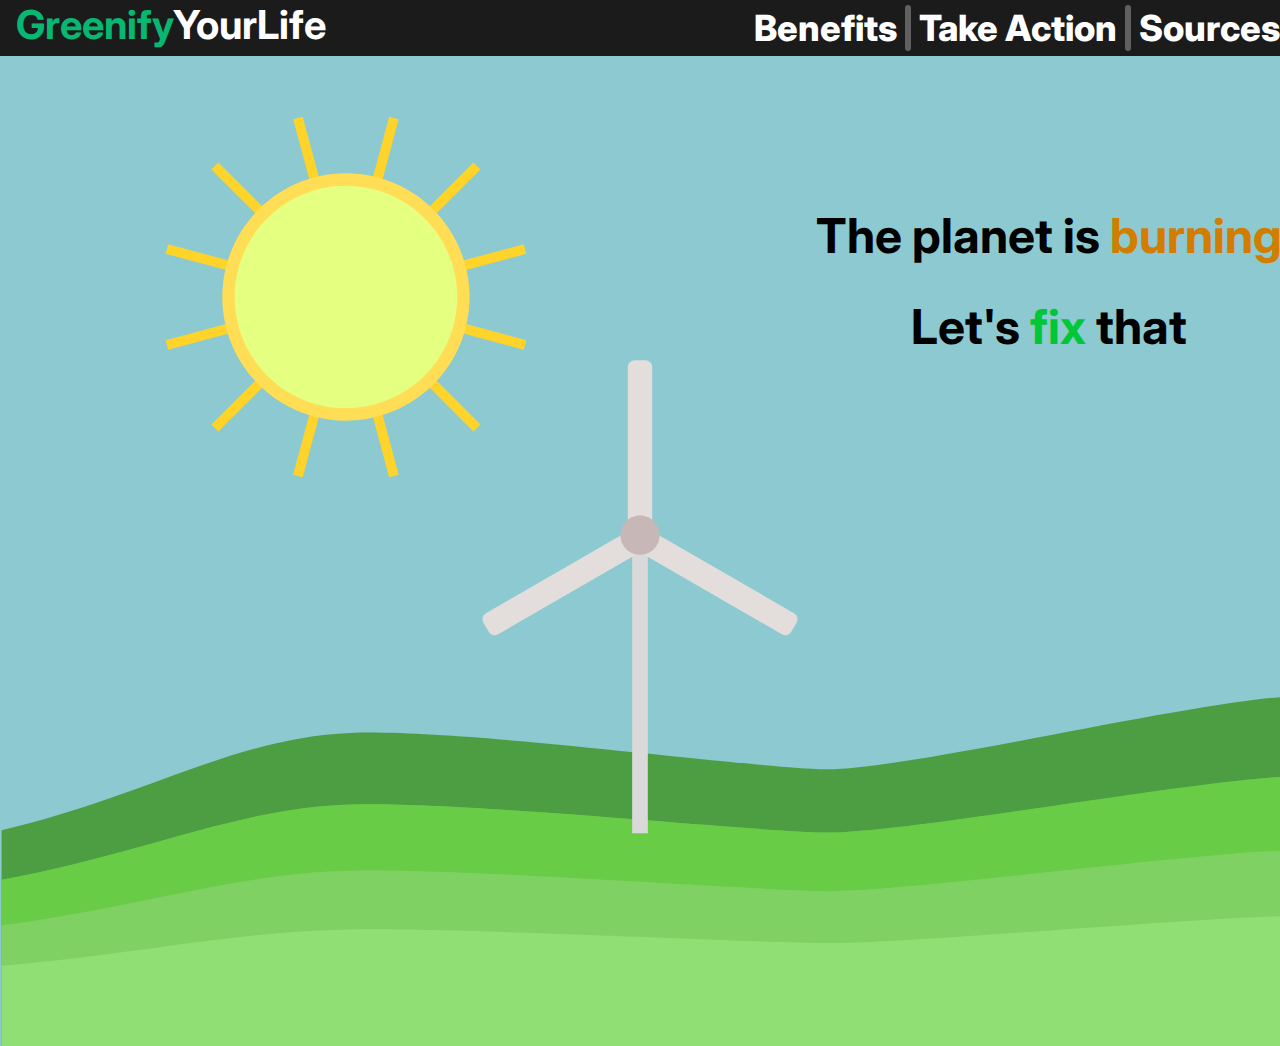
==== index.html @ faa5a45d "title change" ====
<!DOCTYPE html>
<html lang="en">
<head>

    <!-- load font -->
    <link rel="preconnect" href="https://fonts.googleapis.com">
    <link rel="preconnect" href="https://fonts.gstatic.com" crossorigin>
    <link href="https://fonts.googleapis.com/css2?family=Inter:wght@100..900&display=swap" rel="stylesheet">

    <link href="./style/style.css" rel="stylesheet">

    <meta charset="UTF-8">
    <meta name="viewport" content="width=device-width, initial-scale=1.0">
    <title>Greenify</title>
</head>
    <body>
        <nav class="navbar inter-bold">
            <h1><span id="logo-green">Greenify</span>YourLife</h1>
            <div id="navbar-buttons">
                <div>Benefits</div>
                <hr class="vertical">
                <div>Take Action</div>
                <hr class="vertical">
                <div>Sources</div>
            </div>
        </nav>
        <div id="attention-getter" class="inter-bold">
            <h1>The planet is <span id="orange-text">burning</span></h1>
            <h1>Let's <span id="green-text">fix</span> that</h1>
        </div>
        <div id="background">
            <!-- windmill -->
            <div id="windmill">
                <!-- <svg width="320" height="474" viewBox="0 0 320 474" fill="none" xmlns="http://www.w3.org/2000/svg">
                    <rect x="152.157" y="175.446" width="15.6697" height="298.076" fill="#D9D9D9"/>
                    <path d="M3.43943 262.836L8.72905 272.009C10.6286 275.303 14.8357 276.432 18.1258 274.53L160.123 192.451C163.413 190.549 164.54 186.337 162.641 183.043L157.351 173.87C155.451 170.576 151.244 169.447 147.954 171.349L5.95728 253.428C2.66717 255.33 1.53989 259.542 3.43943 262.836Z" fill="#E3DEDB"/>
                    <path d="M165.299 0.521851H154.719C150.92 0.521851 147.84 3.60527 147.84 7.40887V171.567C147.84 175.371 150.92 178.454 154.719 178.454H165.299C169.098 178.454 172.177 175.371 172.177 171.567V7.40887C172.177 3.60527 169.098 0.521851 165.299 0.521851Z" fill="#E3DEDB"/>
                    <path d="M311.271 272.019L316.561 262.847C318.46 259.553 317.333 255.341 314.043 253.439L172.046 171.36C168.756 169.458 164.549 170.586 162.649 173.881L157.359 183.053C155.46 186.347 156.587 190.559 159.877 192.461L301.874 274.54C305.164 276.442 309.371 275.313 311.271 272.019Z" fill="#E3DEDB"/>
                    <path d="M160.009 194.965C170.827 194.965 179.596 186.186 179.596 175.355C179.596 164.525 170.827 155.745 160.009 155.745C149.191 155.745 140.422 164.525 140.422 175.355C140.422 186.186 149.191 194.965 160.009 194.965Z" fill="#C8B7B7"/>
                </svg> -->
                <svg width="320" height="474" viewBox="0 0 320 474" fill="none" xmlns="http://www.w3.org/2000/svg">
                    <rect x="152.157" y="175.446" width="15.6697" height="298.076" fill="#D9D9D9"/>
                    <g id="path1" style="transform-origin: 160px 175px; animation: spin 2s linear infinite;">
                        <path d="M3.43943 262.836L8.72905 272.009C10.6286 275.303 14.8357 276.432 18.1258 274.53L160.123 192.451C163.413 190.549 164.54 186.337 162.641 183.043L157.351 173.87C155.451 170.576 151.244 169.447 147.954 171.349L5.95728 253.428C2.66717 255.33 1.53989 259.542 3.43943 262.836Z" fill="#E3DEDB"/>
                    </g>
                    <g id="path2" style="transform-origin: 160px 175px; animation: spin 2s linear infinite;">
                        <path d="M165.299 0.521851H154.719C150.92 0.521851 147.84 3.60527 147.84 7.40887V171.567C147.84 175.371 150.92 178.454 154.719 178.454H165.299C169.098 178.454 172.177 175.371 172.177 171.567V7.40887C172.177 3.60527 169.098 0.521851 165.299 0.521851Z" fill="#E3DEDB"/>
                    </g>
                    <g id="path3" style="transform-origin: 160px 175px; animation: spin 2s linear infinite;">
                        <path d="M311.271 272.019L316.561 262.847C318.46 259.553 317.333 255.341 314.043 253.439L172.046 171.36C168.756 169.458 164.549 170.586 162.649 173.881L157.359 183.053C155.46 186.347 156.587 190.559 159.877 192.461L301.874 274.54C305.164 276.442 309.371 275.313 311.271 272.019Z" fill="#E3DEDB"/>
                    </g>
                    <path d="M160.009 194.965C170.827 194.965 179.596 186.186 179.596 175.355C179.596 164.525 170.827 155.745 160.009 155.745C149.191 155.745 140.422 164.525 140.422 175.355C140.422 186.186 149.191 194.965 160.009 194.965Z" fill="#C8B7B7"/>
                </svg>
                <style>
                    @keyframes spin {
                    0% { transform: rotate(0deg); }
                    100% { transform: rotate(360deg); }
                }
                </style>
            </div>
                
        </div>

    </body>
</html>
---- style/style.css ----
@import url("https://fonts.googleapis.com/css2?family=Inter:wght@100..900&display=swap");
body {
  padding: 0;
  margin: 0;
}

.inter-bold {
  font-family: "Inter", sans-serif;
  font-optical-sizing: auto;
  font-weight: 800;
  font-style: normal;
  font-variation-settings: "slnt" 0;
}

p {
  color: red;
}

.navbar {
  width: 100%;
  height: 3.25rem;
  min-height: 56px;
  background-color: #1B1B1B;
  padding: 0, 1rem;
  margin: 0;
}
.navbar * {
  margin: 0;
}
.navbar h1 {
  float: left;
  margin-top: auto;
  margin-bottom: auto;
  margin-left: 1rem;
  font-size: 2.5rem;
  color: white;
  width: -moz-fit-content;
  width: fit-content;
}
.navbar h1 #logo-green {
  color: #07b772;
}
.navbar #navbar-buttons {
  display: grid;
  grid-auto-flow: column;
  height: 100%;
  color: white;
  width: auto;
  font-size: 2.25rem;
  gap: 0.5rem; /* Adjust as needed */
  align-items: center; /* Vertically align items */
  justify-items: center; /* Horizontally align items */
  float: right;
}
.navbar #navbar-buttons hr.vertical {
  height: 70%;
  width: 0;
  border: 3px solid #606060;
  border-radius: 5px;
}
.navbar #navbar-buttons div {
  margin-top: auto;
  margin-bottom: auto;
}

#background {
  position: relative;
  height: 110svh;
  width: 100svw;
  z-index: -1;
  background: url("../assets/sunnybackground.svg");
  background-size: cover;
}
#background #windmill {
  position: absolute;
  top: 50%;
  left: 50%;
  transform: translate(-50%, -40%);
}

#attention-getter {
  position: absolute;
  top: 1;
  left: 1;
  transform: translate(175%, 55%);
  text-align: center;
  font-size: 1.5rem;
}
#attention-getter #orange-text {
  color: #d17e00;
}
#attention-getter #green-text {
  color: #00c738;
}/*# sourceMappingURL=style.css.map */
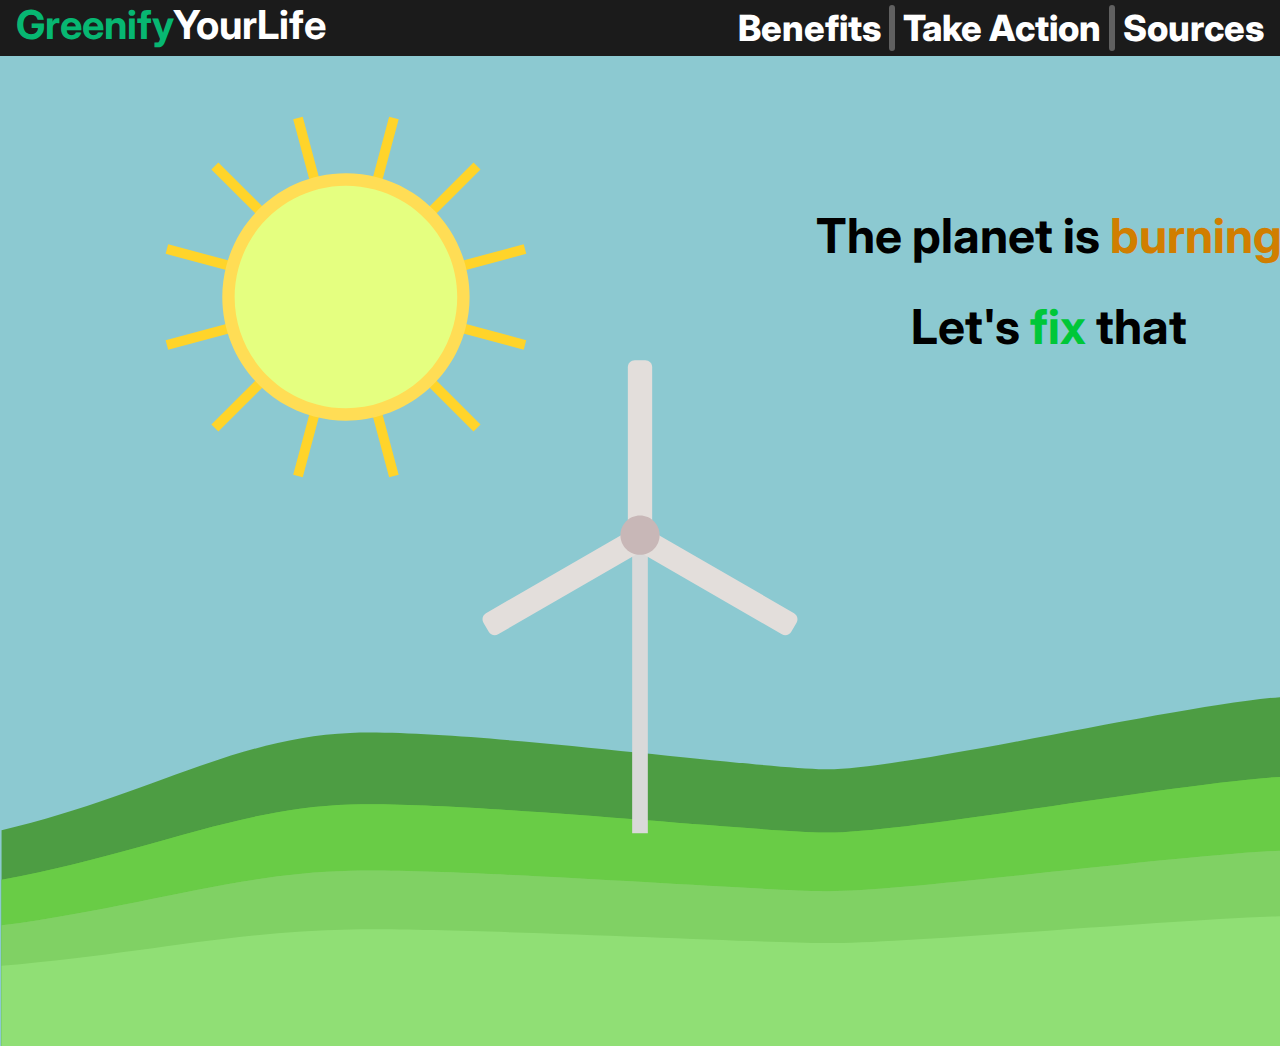
==== commit bc135ea4: "added links" ====
--- a/index.html
+++ b/index.html
@@ -1,27 +1,31 @@
 <!DOCTYPE html>
 <html lang="en">
-<head>
+    <head>
 
-    <!-- load font -->
-    <link rel="preconnect" href="https://fonts.googleapis.com">
-    <link rel="preconnect" href="https://fonts.gstatic.com" crossorigin>
-    <link href="https://fonts.googleapis.com/css2?family=Inter:wght@100..900&display=swap" rel="stylesheet">
+        <!-- load font -->
+        <link rel="preconnect" href="https://fonts.googleapis.com">
+        <link rel="preconnect" href="https://fonts.gstatic.com" crossorigin>
+        <link href="https://fonts.googleapis.com/css2?family=Inter:wght@100..900&display=swap" rel="stylesheet">
 
-    <link href="./style/style.css" rel="stylesheet">
+        <link href="./style/style.css" rel="stylesheet">
 
-    <meta charset="UTF-8">
-    <meta name="viewport" content="width=device-width, initial-scale=1.0">
-    <title>Greenify</title>
-</head>
+        <meta charset="UTF-8">
+        <meta name="viewport" content="width=device-width, initial-scale=1.0">
+        <title>Greenify</title>
+    </head>
     <body>
         <nav class="navbar inter-bold">
             <h1><span id="logo-green">Greenify</span>YourLife</h1>
             <div id="navbar-buttons">
-                <div>Benefits</div>
+                <a href="./pages/benefits.html" style="text-decoration: inherit; color: inherit;"><div>Benefits</div></a>
                 <hr class="vertical">
-                <div>Take Action</div>
+                <a href="./pages/action.html" style="text-decoration: inherit; color: inherit;">
+                    <div>Take Action</div>
+                </a>
                 <hr class="vertical">
-                <div>Sources</div>
+                <a href="./pages/sources.html" style="text-decoration: inherit; color: inherit;">
+                    <div>Sources</div>
+                </a>
             </div>
         </nav>
         <div id="attention-getter" class="inter-bold">
@@ -58,8 +62,7 @@
                 }
                 </style>
             </div>
-                
+
         </div>
-
-    </body>
+</body>
 </html>--- a/style/style.css
+++ b/style/style.css
@@ -34,13 +34,13 @@
   margin-left: 1rem;
   font-size: 2.5rem;
   color: white;
-  width: -moz-fit-content;
   width: fit-content;
 }
 .navbar h1 #logo-green {
   color: #07b772;
 }
 .navbar #navbar-buttons {
+  margin-right: 1rem;
   display: grid;
   grid-auto-flow: column;
   height: 100%;
@@ -91,4 +91,6 @@
 }
 #attention-getter #green-text {
   color: #00c738;
-}/*# sourceMappingURL=style.css.map */+}
+
+/*# sourceMappingURL=style.css.map */
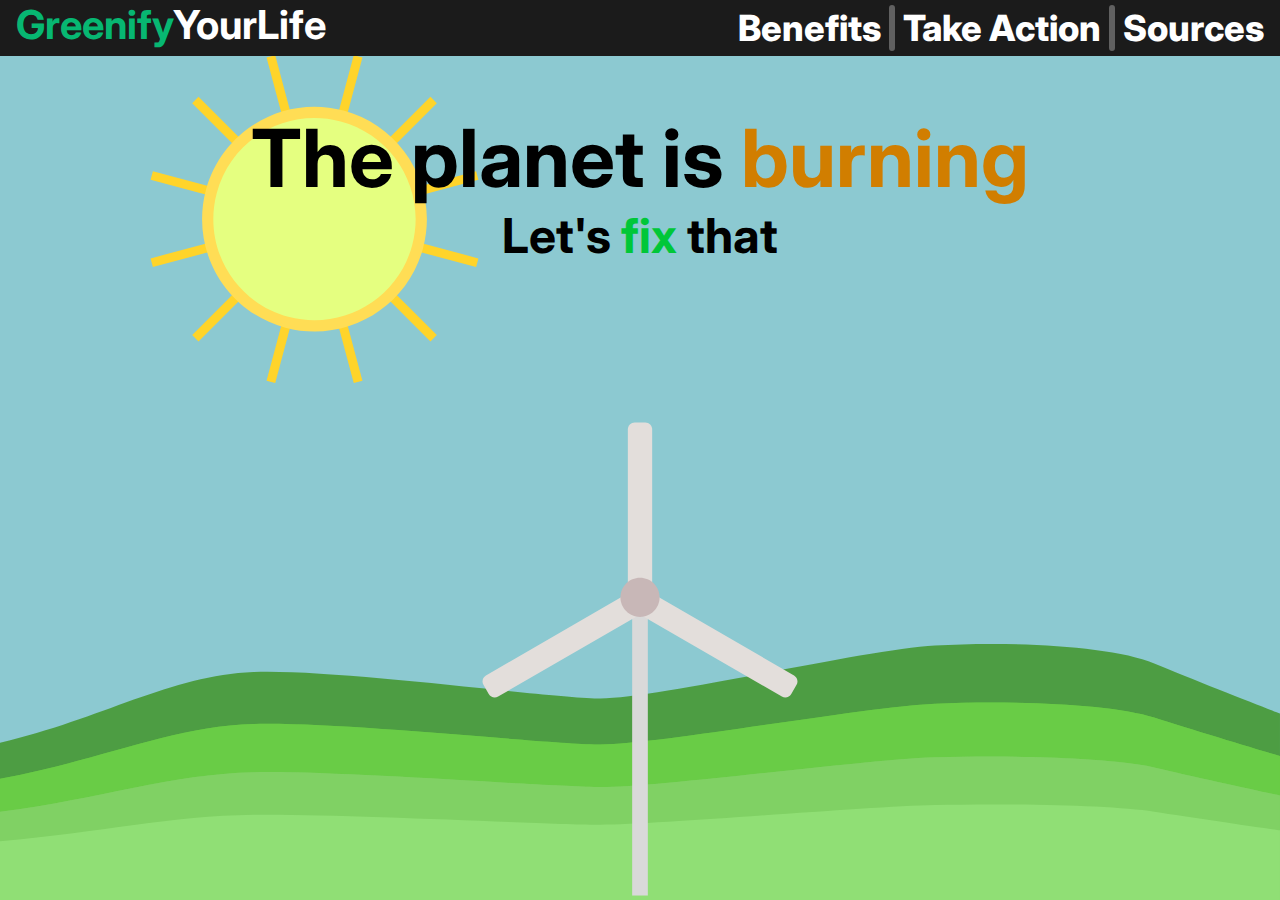
==== commit 882a60f7: "Alignment improvements" ====
--- a/index.html
+++ b/index.html
@@ -13,7 +13,7 @@
         <meta name="viewport" content="width=device-width, initial-scale=1.0">
         <title>Greenify</title>
     </head>
-    <body>
+    <body id="background">
         <nav class="navbar inter-bold">
             <h1><span id="logo-green">Greenify</span>YourLife</h1>
             <div id="navbar-buttons">
@@ -28,20 +28,40 @@
                 </a>
             </div>
         </nav>
+
         <div id="attention-getter" class="inter-bold">
             <h1>The planet is <span id="orange-text">burning</span></h1>
-            <h1>Let's <span id="green-text">fix</span> that</h1>
+            <h2>Let's <span id="green-text">fix</span> that</h1>
         </div>
+        <div id="background-elements">
+            
+            <div id="grass"></div>
+
+            <div id="windmill">
+                <svg width="320" height="474" viewBox="0 0 320 474" fill="none" xmlns="http://www.w3.org/2000/svg">
+                    <rect x="152.157" y="175.446" width="15.6697" height="298.076" fill="#D9D9D9"/>
+                    <g id="path1" style="transform-origin: 160px 175px; animation: spin 2s linear infinite;">
+                        <path d="M3.43943 262.836L8.72905 272.009C10.6286 275.303 14.8357 276.432 18.1258 274.53L160.123 192.451C163.413 190.549 164.54 186.337 162.641 183.043L157.351 173.87C155.451 170.576 151.244 169.447 147.954 171.349L5.95728 253.428C2.66717 255.33 1.53989 259.542 3.43943 262.836Z" fill="#E3DEDB"/>
+                    </g>
+                    <g id="path2" style="transform-origin: 160px 175px; animation: spin 2s linear infinite;">
+                        <path d="M165.299 0.521851H154.719C150.92 0.521851 147.84 3.60527 147.84 7.40887V171.567C147.84 175.371 150.92 178.454 154.719 178.454H165.299C169.098 178.454 172.177 175.371 172.177 171.567V7.40887C172.177 3.60527 169.098 0.521851 165.299 0.521851Z" fill="#E3DEDB"/>
+                    </g>
+                    <g id="path3" style="transform-origin: 160px 175px; animation: spin 2s linear infinite;">
+                        <path d="M311.271 272.019L316.561 262.847C318.46 259.553 317.333 255.341 314.043 253.439L172.046 171.36C168.756 169.458 164.549 170.586 162.649 173.881L157.359 183.053C155.46 186.347 156.587 190.559 159.877 192.461L301.874 274.54C305.164 276.442 309.371 275.313 311.271 272.019Z" fill="#E3DEDB"/>
+                    </g>
+                    <path d="M160.009 194.965C170.827 194.965 179.596 186.186 179.596 175.355C179.596 164.525 170.827 155.745 160.009 155.745C149.191 155.745 140.422 164.525 140.422 175.355C140.422 186.186 149.191 194.965 160.009 194.965Z" fill="#C8B7B7"/>
+                </svg>
+                <style>
+                    @keyframes spin {
+                    0% { transform: rotate(0deg); }
+                    100% { transform: rotate(360deg); }
+                }
+                </style>
+            </div>
+        </div>
+        <!--
         <div id="background">
-            <!-- windmill -->
             <div id="windmill">
-                <!-- <svg width="320" height="474" viewBox="0 0 320 474" fill="none" xmlns="http://www.w3.org/2000/svg">
-                    <rect x="152.157" y="175.446" width="15.6697" height="298.076" fill="#D9D9D9"/>
-                    <path d="M3.43943 262.836L8.72905 272.009C10.6286 275.303 14.8357 276.432 18.1258 274.53L160.123 192.451C163.413 190.549 164.54 186.337 162.641 183.043L157.351 173.87C155.451 170.576 151.244 169.447 147.954 171.349L5.95728 253.428C2.66717 255.33 1.53989 259.542 3.43943 262.836Z" fill="#E3DEDB"/>
-                    <path d="M165.299 0.521851H154.719C150.92 0.521851 147.84 3.60527 147.84 7.40887V171.567C147.84 175.371 150.92 178.454 154.719 178.454H165.299C169.098 178.454 172.177 175.371 172.177 171.567V7.40887C172.177 3.60527 169.098 0.521851 165.299 0.521851Z" fill="#E3DEDB"/>
-                    <path d="M311.271 272.019L316.561 262.847C318.46 259.553 317.333 255.341 314.043 253.439L172.046 171.36C168.756 169.458 164.549 170.586 162.649 173.881L157.359 183.053C155.46 186.347 156.587 190.559 159.877 192.461L301.874 274.54C305.164 276.442 309.371 275.313 311.271 272.019Z" fill="#E3DEDB"/>
-                    <path d="M160.009 194.965C170.827 194.965 179.596 186.186 179.596 175.355C179.596 164.525 170.827 155.745 160.009 155.745C149.191 155.745 140.422 164.525 140.422 175.355C140.422 186.186 149.191 194.965 160.009 194.965Z" fill="#C8B7B7"/>
-                </svg> -->
                 <svg width="320" height="474" viewBox="0 0 320 474" fill="none" xmlns="http://www.w3.org/2000/svg">
                     <rect x="152.157" y="175.446" width="15.6697" height="298.076" fill="#D9D9D9"/>
                     <g id="path1" style="transform-origin: 160px 175px; animation: spin 2s linear infinite;">
@@ -63,6 +83,6 @@
                 </style>
             </div>
 
-        </div>
+        </div> -->
 </body>
 </html>--- a/style/style.css
+++ b/style/style.css
@@ -23,6 +23,7 @@
   background-color: #1B1B1B;
   padding: 0, 1rem;
   margin: 0;
+  z-index: 3;
 }
 .navbar * {
   margin: 0;
@@ -65,26 +66,38 @@
 
 #background {
   position: relative;
-  height: 110svh;
+  height: 100svh;
   width: 100svw;
   z-index: -1;
   background: url("../assets/sunnybackground.svg");
   background-size: cover;
 }
-#background #windmill {
+
+#grass {
+  content: url("../assets/grass.svg");
   position: absolute;
-  top: 50%;
+  bottom: 0%;
+  width: 100%;
+  z-index: -1;
+}
+
+#windmill {
+  position: absolute;
+  transform: translateX(-50%);
   left: 50%;
-  transform: translate(-50%, -40%);
+  bottom: 0%;
+  z-index: -1;
 }
 
 #attention-getter {
-  position: absolute;
-  top: 1;
-  left: 1;
-  transform: translate(175%, 55%);
+  display: flex;
+  flex-direction: column;
   text-align: center;
+  width: 100svw;
   font-size: 1.5rem;
+  z-index: 3;
+  margin: 0%;
+  padding: 0%;
 }
 #attention-getter #orange-text {
   color: #d17e00;
@@ -92,5 +105,14 @@
 #attention-getter #green-text {
   color: #00c738;
 }
+#attention-getter h1 {
+  line-height: 1.2em;
+  font-size: 5rem;
+  margin-bottom: 0%;
+}
+#attention-getter h2 {
+  margin-top: 0%;
+  font-size: 3rem;
+}
 
 /*# sourceMappingURL=style.css.map */
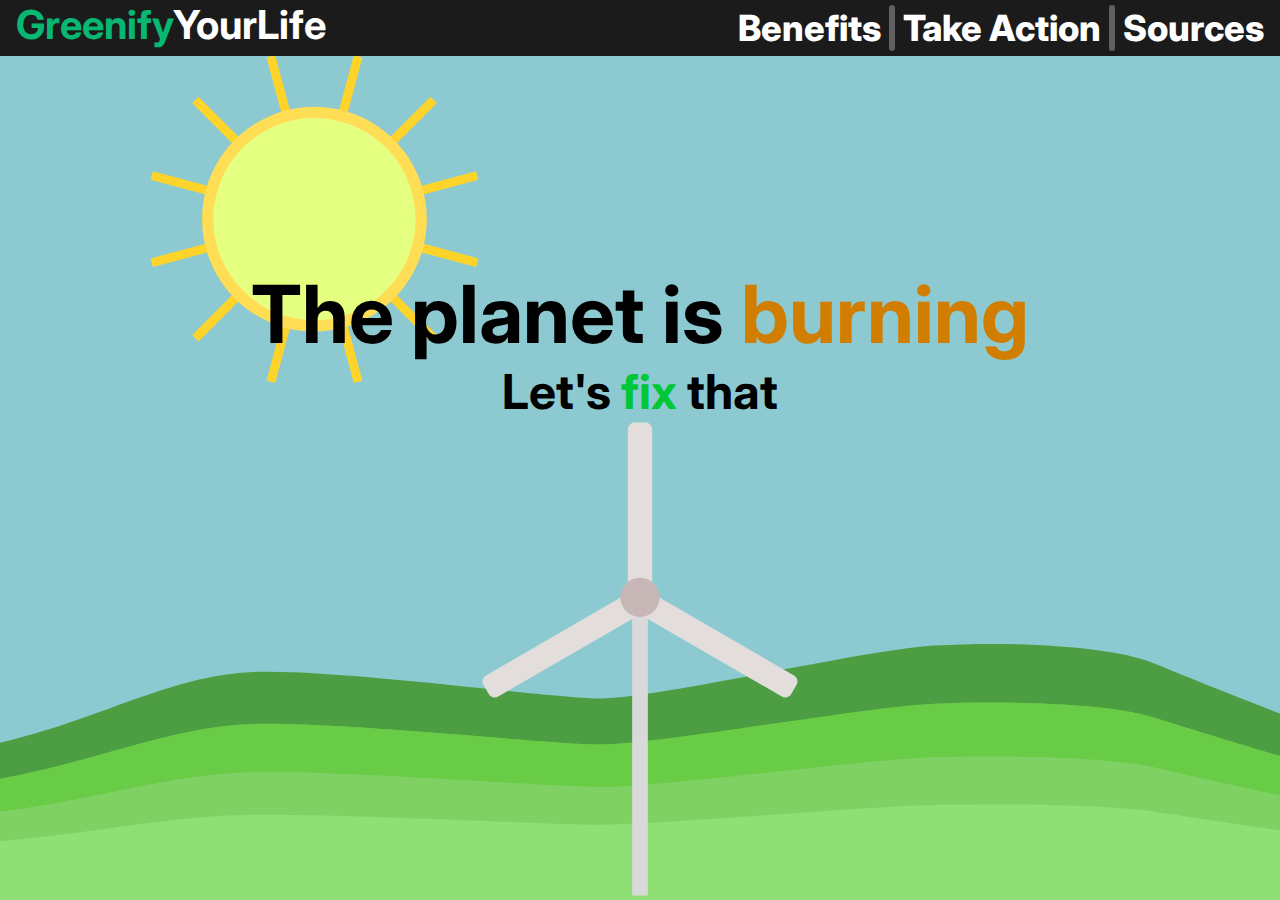
==== commit 2d061616: "Added mobile nav bar" ====
--- a/index.html
+++ b/index.html
@@ -13,11 +13,13 @@
         <meta name="viewport" content="width=device-width, initial-scale=1.0">
         <title>Greenify</title>
     </head>
-    <body id="background">
+    <body class="background">
         <nav class="navbar inter-bold">
             <h1><span id="logo-green">Greenify</span>YourLife</h1>
             <div id="navbar-buttons">
-                <a href="./pages/benefits.html" style="text-decoration: inherit; color: inherit;"><div>Benefits</div></a>
+                <a href="./pages/benefits.html" style="text-decoration: inherit; color: inherit;">
+                    <div>Benefits</div>
+                </a>
                 <hr class="vertical">
                 <a href="./pages/action.html" style="text-decoration: inherit; color: inherit;">
                     <div>Take Action</div>
@@ -27,15 +29,35 @@
                     <div>Sources</div>
                 </a>
             </div>
+            <div id="hamburger-button">
+                <img src="./assets/hamburger.svg">
+            </div>
         </nav>
+        <div id="mobile-dropdown">
+            <ul><a class="inter-bold" href="">Benefits</a></ul>
+            <ul><a class="inter-bold" href="">Take Action</a></ul>
+            <ul><a class="inter-bold" href="">Sources</a></ul>
+        </div>  
+        <script>
+            let dropdown = document.getElementById("mobile-dropdown");
+            let hamburger_menu = document.getElementById("hamburger-button");
+            hamburger_menu.addEventListener("click", (e) => {
+                if (dropdown.style.visibility == "hidden") {
+                    dropdown.style.visibility = "visible";
+                } else {
+                    dropdown.style.visibility = "hidden";
+                }
+            });
+        </script>
 
         <div id="attention-getter" class="inter-bold">
             <h1>The planet is <span id="orange-text">burning</span></h1>
             <h2>Let's <span id="green-text">fix</span> that</h1>
         </div>
+
         <div id="background-elements">
             
-            <div id="grass"></div>
+            <div class="grass"></div>
 
             <div id="windmill">
                 <svg width="320" height="474" viewBox="0 0 320 474" fill="none" xmlns="http://www.w3.org/2000/svg">
@@ -59,30 +81,5 @@
                 </style>
             </div>
         </div>
-        <!--
-        <div id="background">
-            <div id="windmill">
-                <svg width="320" height="474" viewBox="0 0 320 474" fill="none" xmlns="http://www.w3.org/2000/svg">
-                    <rect x="152.157" y="175.446" width="15.6697" height="298.076" fill="#D9D9D9"/>
-                    <g id="path1" style="transform-origin: 160px 175px; animation: spin 2s linear infinite;">
-                        <path d="M3.43943 262.836L8.72905 272.009C10.6286 275.303 14.8357 276.432 18.1258 274.53L160.123 192.451C163.413 190.549 164.54 186.337 162.641 183.043L157.351 173.87C155.451 170.576 151.244 169.447 147.954 171.349L5.95728 253.428C2.66717 255.33 1.53989 259.542 3.43943 262.836Z" fill="#E3DEDB"/>
-                    </g>
-                    <g id="path2" style="transform-origin: 160px 175px; animation: spin 2s linear infinite;">
-                        <path d="M165.299 0.521851H154.719C150.92 0.521851 147.84 3.60527 147.84 7.40887V171.567C147.84 175.371 150.92 178.454 154.719 178.454H165.299C169.098 178.454 172.177 175.371 172.177 171.567V7.40887C172.177 3.60527 169.098 0.521851 165.299 0.521851Z" fill="#E3DEDB"/>
-                    </g>
-                    <g id="path3" style="transform-origin: 160px 175px; animation: spin 2s linear infinite;">
-                        <path d="M311.271 272.019L316.561 262.847C318.46 259.553 317.333 255.341 314.043 253.439L172.046 171.36C168.756 169.458 164.549 170.586 162.649 173.881L157.359 183.053C155.46 186.347 156.587 190.559 159.877 192.461L301.874 274.54C305.164 276.442 309.371 275.313 311.271 272.019Z" fill="#E3DEDB"/>
-                    </g>
-                    <path d="M160.009 194.965C170.827 194.965 179.596 186.186 179.596 175.355C179.596 164.525 170.827 155.745 160.009 155.745C149.191 155.745 140.422 164.525 140.422 175.355C140.422 186.186 149.191 194.965 160.009 194.965Z" fill="#C8B7B7"/>
-                </svg>
-                <style>
-                    @keyframes spin {
-                    0% { transform: rotate(0deg); }
-                    100% { transform: rotate(360deg); }
-                }
-                </style>
-            </div>
-
-        </div> -->
 </body>
 </html>--- a/style/style.css
+++ b/style/style.css
@@ -10,10 +10,6 @@
   font-weight: 800;
   font-style: normal;
   font-variation-settings: "slnt" 0;
-}
-
-p {
-  color: red;
 }
 
 .navbar {
@@ -35,12 +31,24 @@
   margin-left: 1rem;
   font-size: 2.5rem;
   color: white;
+  width: -moz-fit-content;
   width: fit-content;
 }
 .navbar h1 #logo-green {
   color: #07b772;
 }
+.navbar #hamburger-button {
+  display: block;
+  float: right;
+  padding: 1rem;
+}
+@media screen and (min-width: 920px) {
+  .navbar #hamburger-button {
+    display: none;
+  }
+}
 .navbar #navbar-buttons {
+  /* disable buttons for mobile, infavor of hamburger meuu */
   margin-right: 1rem;
   display: grid;
   grid-auto-flow: column;
@@ -53,6 +61,11 @@
   justify-items: center; /* Horizontally align items */
   float: right;
 }
+@media screen and (max-width: 920px) {
+  .navbar #navbar-buttons {
+    display: none;
+  }
+}
 .navbar #navbar-buttons hr.vertical {
   height: 70%;
   width: 0;
@@ -64,16 +77,35 @@
   margin-bottom: auto;
 }
 
-#background {
+#mobile-dropdown {
+  background: center #1B1B1B;
+  float: right;
+  text-align: right;
+  padding: 1rem;
+  position: relative;
+  border-radius: 0px 0px 0px 20px;
+}
+#mobile-dropdown ul {
+  padding: 0;
+}
+@media screen and (min-width: 920px) {
+  #mobile-dropdown {
+    visibility: hidden;
+  }
+}
+
+.background {
   position: relative;
   height: 100svh;
   width: 100svw;
   z-index: -1;
   background: url("../assets/sunnybackground.svg");
   background-size: cover;
+  background-repeat: no-repeat;
+  background-color: #90DD74;
 }
 
-#grass {
+.grass {
   content: url("../assets/grass.svg");
   position: absolute;
   bottom: 0%;
@@ -113,6 +145,4 @@
 #attention-getter h2 {
   margin-top: 0%;
   font-size: 3rem;
-}
-
-/*# sourceMappingURL=style.css.map */
+}/*# sourceMappingURL=style.css.map */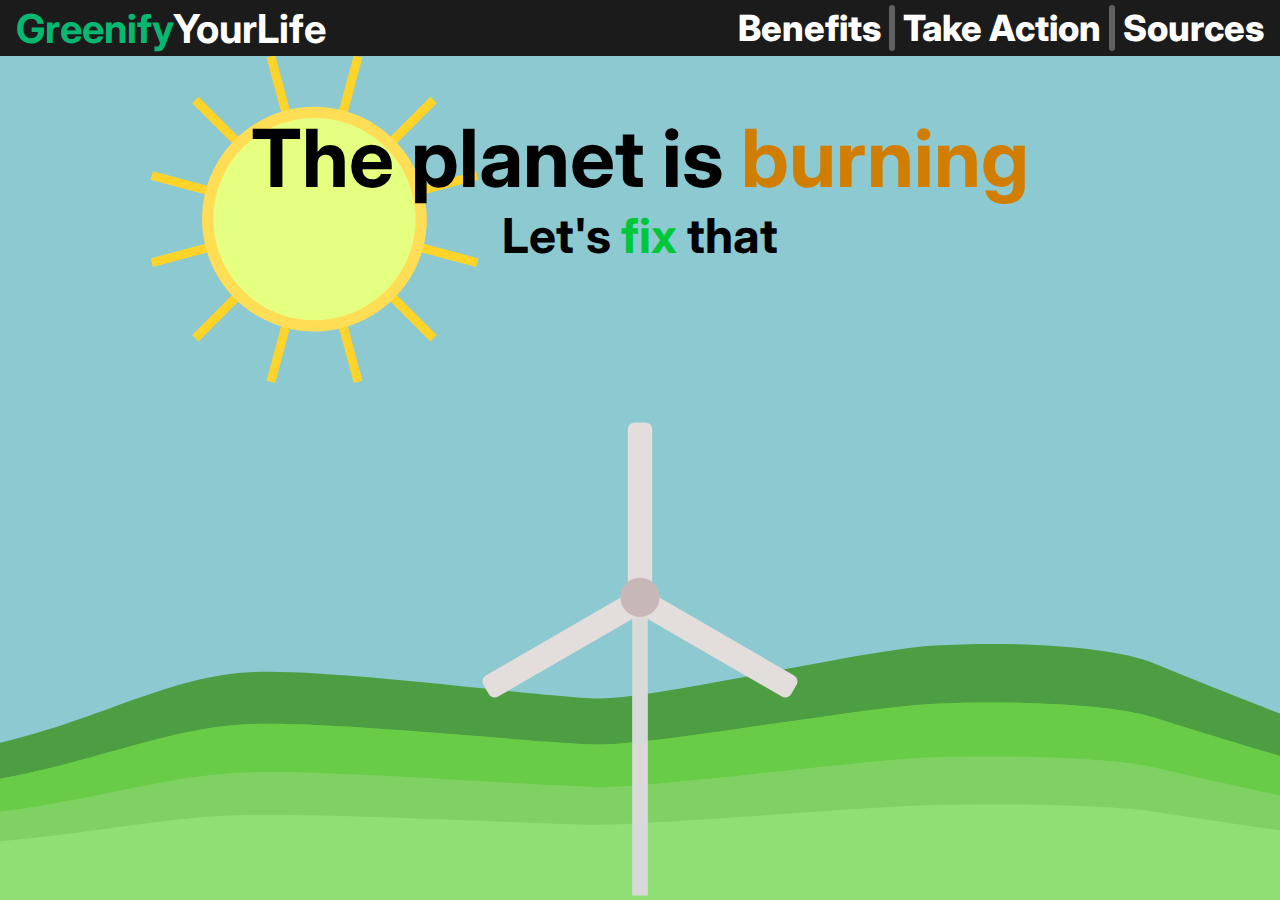
==== commit cb11f7ec: "Minor fixes" ====
--- a/index.html
+++ b/index.html
@@ -34,9 +34,9 @@
             </div>
         </nav>
         <div id="mobile-dropdown">
-            <ul><a class="inter-bold" href="">Benefits</a></ul>
-            <ul><a class="inter-bold" href="">Take Action</a></ul>
-            <ul><a class="inter-bold" href="">Sources</a></ul>
+            <ul><a class="inter-bold" href="./pages/benefits.html">Benefits</a></ul>
+            <ul><a class="inter-bold" href="./pages/action.html">Take Action</a></ul>
+            <ul><a class="inter-bold" href="./pages/sources.html">Sources</a></ul>
         </div>  
         <script>
             let dropdown = document.getElementById("mobile-dropdown");
--- a/style/style.css
+++ b/style/style.css
@@ -25,14 +25,22 @@
   margin: 0;
 }
 .navbar h1 {
+  position: absolute;
+  text-align: center;
+  top: 28px;
+  transform: translateY(-50%);
   float: left;
-  margin-top: auto;
-  margin-bottom: auto;
+  max-height: 100%;
+  margin-inline: auto;
   margin-left: 1rem;
   font-size: 2.5rem;
   color: white;
-  width: -moz-fit-content;
   width: fit-content;
+}
+@media screen and (max-width: 920px) {
+  .navbar h1 {
+    font-size: 1.5rem;
+  }
 }
 .navbar h1 #logo-green {
   color: #07b772;
@@ -78,12 +86,14 @@
 }
 
 #mobile-dropdown {
+  position: absolute;
   background: center #1B1B1B;
-  float: right;
   text-align: right;
   padding: 1rem;
-  position: relative;
+  transform: translateX(0);
+  right: 0%;
   border-radius: 0px 0px 0px 20px;
+  z-index: 20;
 }
 #mobile-dropdown ul {
   padding: 0;
@@ -145,4 +155,6 @@
 #attention-getter h2 {
   margin-top: 0%;
   font-size: 3rem;
-}/*# sourceMappingURL=style.css.map */+}
+
+/*# sourceMappingURL=style.css.map */
